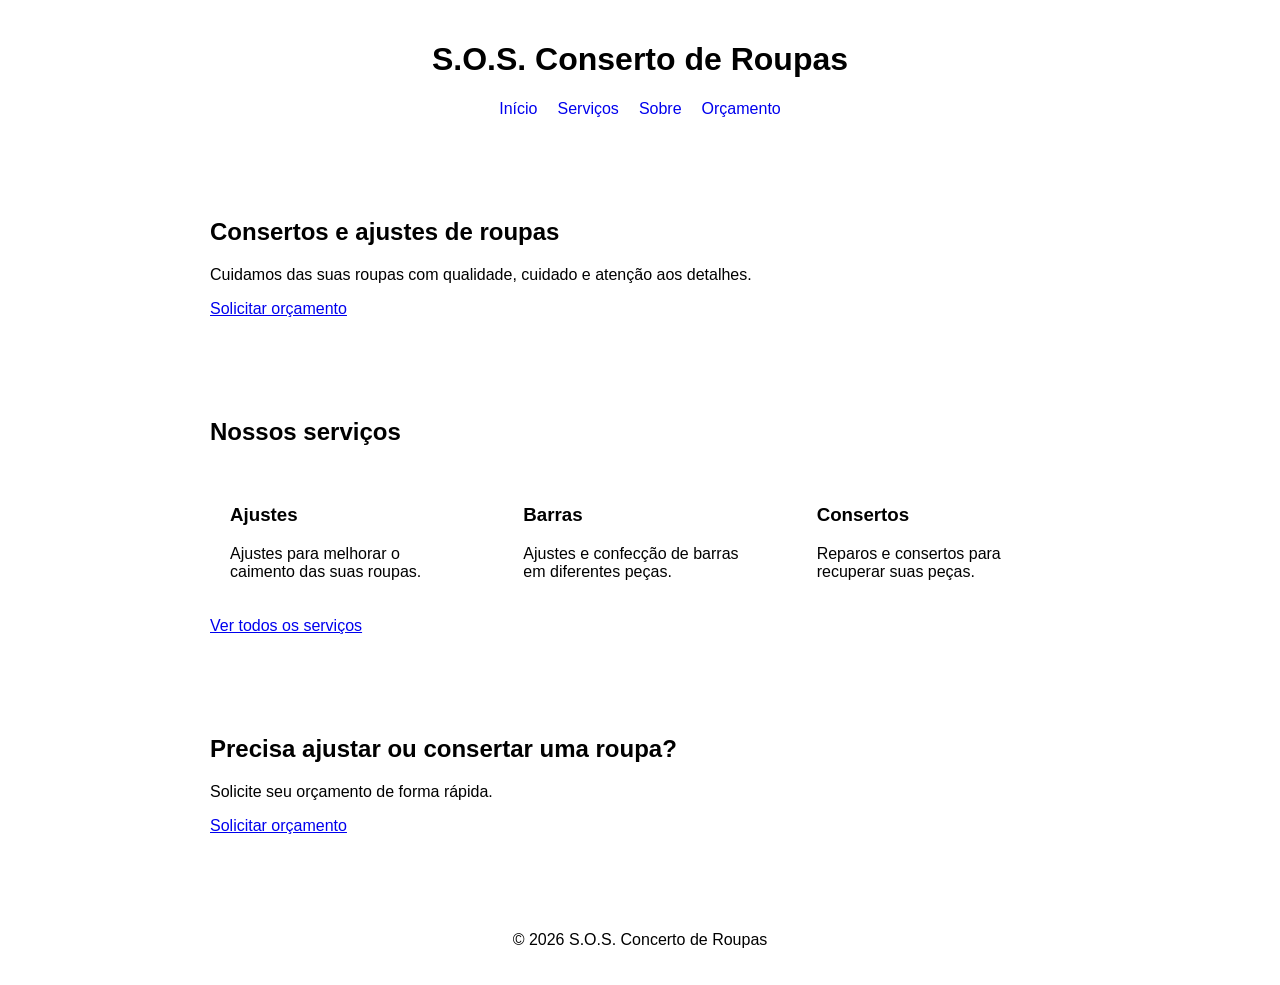
==== index.html @ 6cdff6fd "fase 1.2" ====
<!DOCTYPE html>
<html lang="pt-BR">

<head>
    <meta charset="UTF-8">
    <meta name="viewport" content="width=device-width, initial-scale=1.0">

    <link rel="stylesheet" href="style.css">

    <title>S.O.S. Conserto de Roupas</title>
</head>

<body>

    <!-- Cabeçalho -->
    <header>

        <h1>S.O.S. Conserto de Roupas</h1>

        <nav>
            <a href="index.html">Início</a>
            <a href="servicos.html">Serviços</a>
            <a href="sobre.html">Sobre</a>
            <a href="orcamento.html">Orçamento</a>
        </nav>

    </header>


    <!-- Conteúdo principal -->
    <main>

        <!-- Apresentação -->
        <section id="inicio">

            <h2>Consertos e ajustes de roupas</h2>

            <p>
                Cuidamos das suas roupas com qualidade,
                cuidado e atenção aos detalhes.
            </p>

            <a href="orcamento.html">
                Solicitar orçamento
            </a>

        </section>


        <!-- Destaque dos serviços -->
        <section id="destaques">

            <h2>Nossos serviços</h2>

            <div class="lista-servicos">

                <article class="card-servico">

                    <h3>Ajustes</h3>

                    <p>
                        Ajustes para melhorar o caimento
                        das suas roupas.
                    </p>

                </article>


                <article class="card-servico">

                    <h3>Barras</h3>

                    <p>
                        Ajustes e confecção de barras
                        em diferentes peças.
                    </p>

                </article>


                <article class="card-servico">

                    <h3>Consertos</h3>

                    <p>
                        Reparos e consertos para
                        recuperar suas peças.
                    </p>

                </article>

            </div>

            <a href="servicos.html">
                Ver todos os serviços
            </a>

        </section>


        <!-- Chamada para orçamento -->
        <section id="chamada-orcamento">

            <h2>Precisa ajustar ou consertar uma roupa?</h2>

            <p>
                Solicite seu orçamento de forma rápida.
            </p>

            <a href="orcamento.html">
                Solicitar orçamento
            </a>

        </section>

    </main>


    <!-- Rodapé -->
    <footer>

        <p>
            &copy; 2026 S.O.S. Concerto de Roupas
        </p>

    </footer>

</body>

</html>
---- style.css ----
/* ==============================
   CONFIGURAÇÕES GERAIS
   ============================== */

* {
    box-sizing: border-box;
}

html {
    scroll-behavior: smooth;
}

body {
    margin: 0;
    font-family: sans-serif;
}


/* ==============================
   CABEÇALHO
   ============================== */

header {
    padding: 20px;
    text-align: center;
}

nav {
    display: flex;
    justify-content: center;
    gap: 20px;
}

nav a {
    text-decoration: none;
}


/* ==============================
   CONTEÚDO PRINCIPAL
   ============================== */

main {
    padding: 20px;
}

section {
    max-width: 900px;
    margin: 0 auto;
    padding: 40px 20px;
}


/* ==============================
   SERVIÇOS
   ============================== */

.lista-servicos {
    display: grid;
    grid-template-columns: repeat(3, 1fr);
    gap: 20px;
}

.card-servico {
    padding: 20px;
}


/* ==============================
   ORÇAMENTO
   ============================== */

form {
    max-width: 600px;
    margin: 0 auto;
}

form p {
    margin: 15px 0;
}

input,
select,
textarea,
button {
    width: 100%;
    padding: 10px;
}

textarea {
    resize: vertical;
}


/* ==============================
   RODAPÉ
   ============================== */

footer {
    padding: 20px;
    text-align: center;
}


/* ==============================
   RESPONSIVIDADE
   ============================== */

@media (max-width: 600px) {

    nav {
        flex-direction: column;
    }

    .lista-servicos {
        grid-template-columns: 1fr;
    }

}
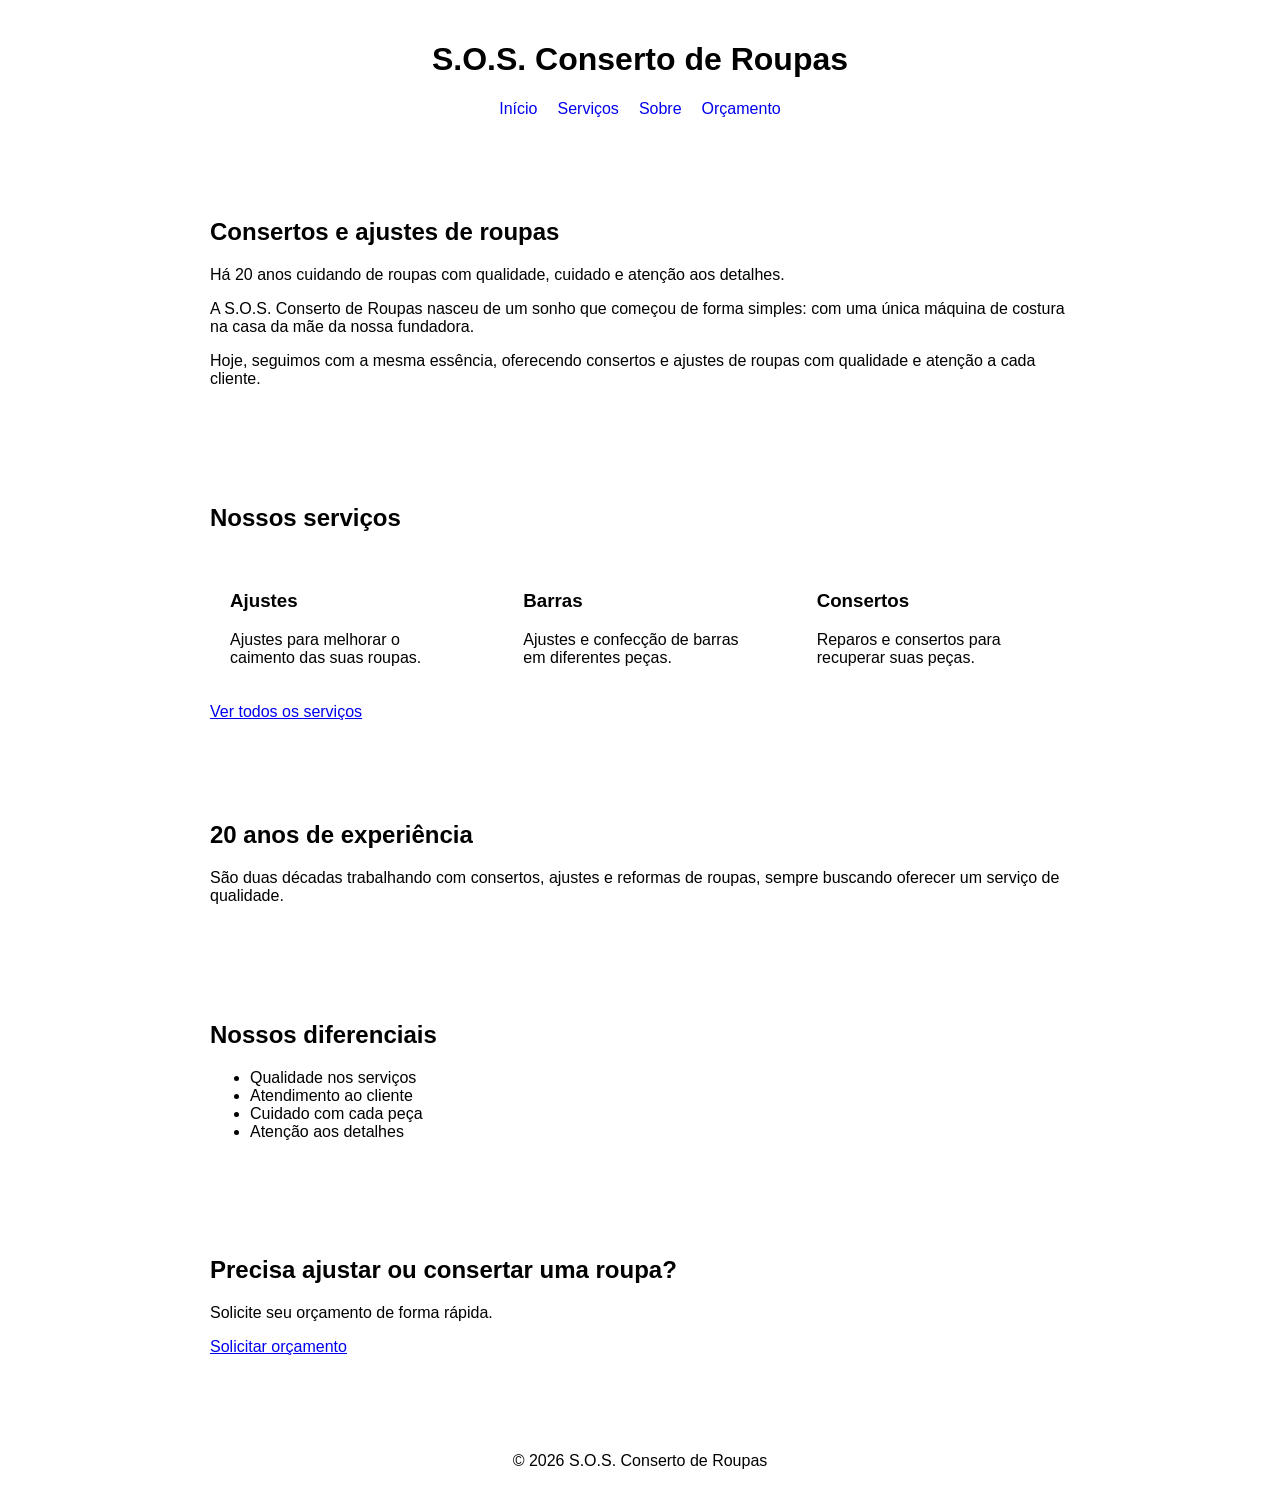
==== commit babcde0c: "fase 1.2" ====
--- a/index.html
+++ b/index.html
@@ -36,13 +36,25 @@
             <h2>Consertos e ajustes de roupas</h2>
 
             <p>
-                Cuidamos das suas roupas com qualidade,
+                Há 20 anos cuidando de roupas com qualidade,
                 cuidado e atenção aos detalhes.
             </p>
 
-            <a href="orcamento.html">
+            <p>
+                A S.O.S. Conserto de Roupas nasceu de um sonho
+                que começou de forma simples: com uma única
+                máquina de costura na casa da mãe da nossa fundadora.
+            </p>
+
+            <p>
+                Hoje, seguimos com a mesma essência, oferecendo
+                consertos e ajustes de roupas com qualidade
+                e atenção a cada cliente.
+            </p>
+
+            <!-- <a href="orcamento.html">
                 Solicitar orçamento
-            </a>
+            </a> -->
 
         </section>
 
@@ -98,6 +110,35 @@
         </section>
 
 
+        <!-- Experiência -->
+        <section id="experiencia">
+
+            <h2>20 anos de experiência</h2>
+
+            <p>
+                São duas décadas trabalhando com consertos,
+                ajustes e reformas de roupas, sempre buscando
+                oferecer um serviço de qualidade.
+            </p>
+
+        </section>
+
+
+        <!-- Diferenciais -->
+        <section id="diferenciais">
+
+            <h2>Nossos diferenciais</h2>
+
+            <ul>
+                <li>Qualidade nos serviços</li>
+                <li>Atendimento ao cliente</li>
+                <li>Cuidado com cada peça</li>
+                <li>Atenção aos detalhes</li>
+            </ul>
+
+        </section>
+
+
         <!-- Chamada para orçamento -->
         <section id="chamada-orcamento">
 
@@ -120,11 +161,11 @@
     <footer>
 
         <p>
-            &copy; 2026 S.O.S. Concerto de Roupas
+            &copy; 2026 S.O.S. Conserto de Roupas
         </p>
 
     </footer>
 
 </body>
 
-</html>
+</html>
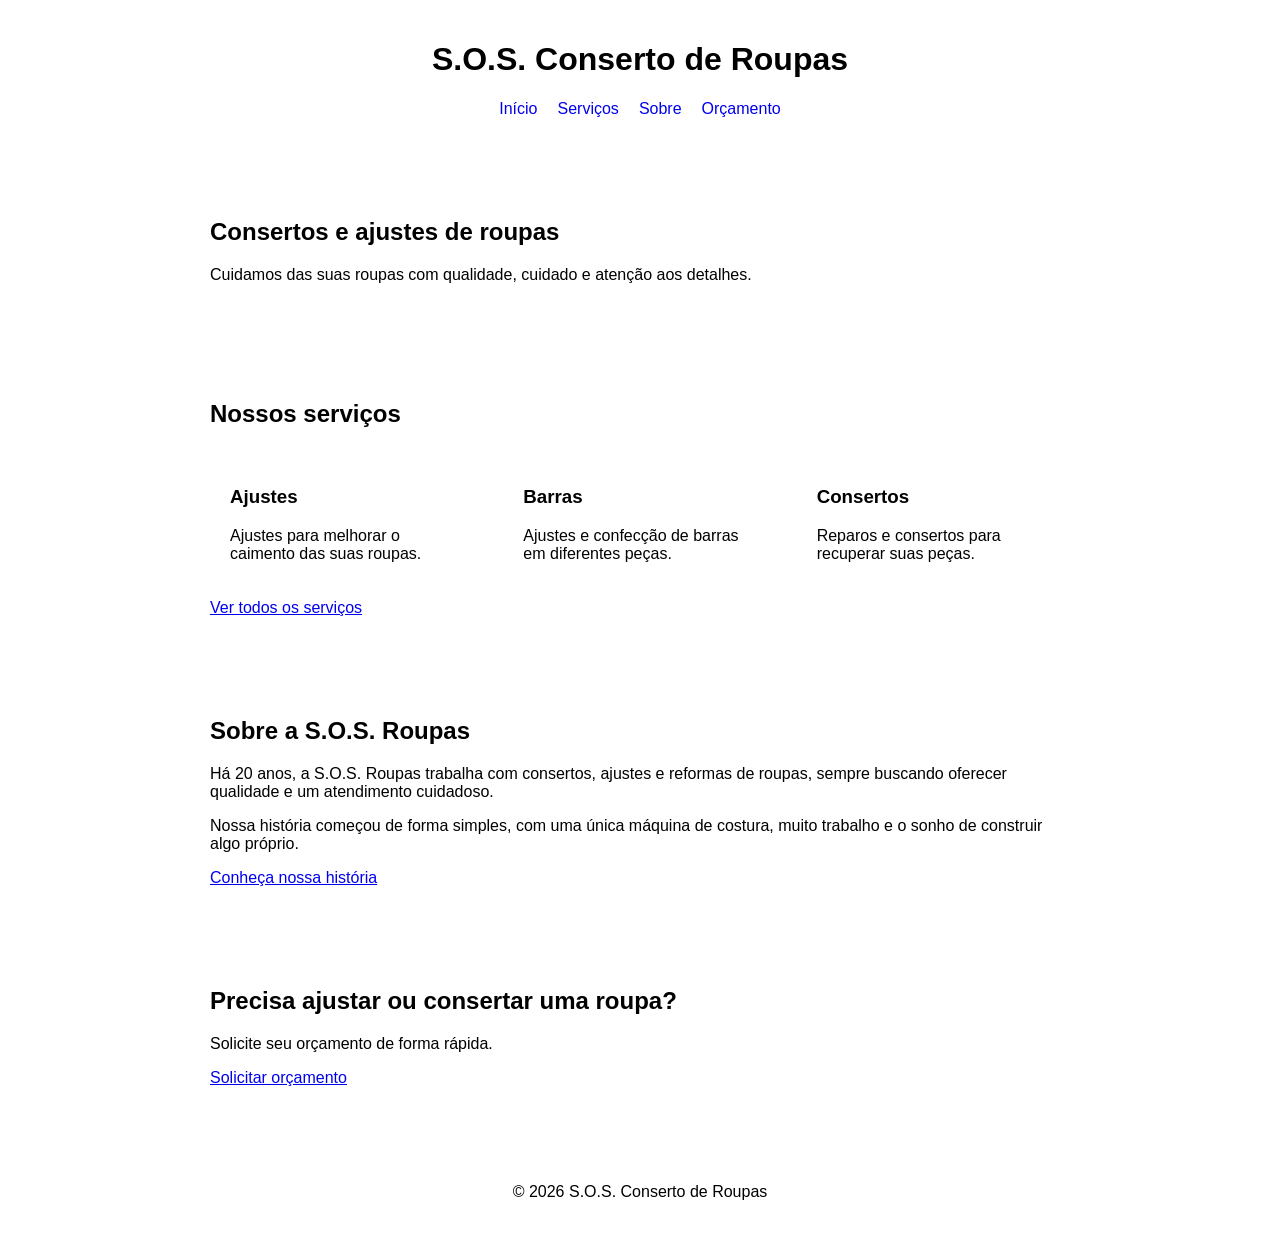
==== commit 4e2be609: "Fase 1.3" ====
--- a/index.html
+++ b/index.html
@@ -36,25 +36,9 @@
             <h2>Consertos e ajustes de roupas</h2>
 
             <p>
-                Há 20 anos cuidando de roupas com qualidade,
+                Cuidamos das suas roupas com qualidade,
                 cuidado e atenção aos detalhes.
             </p>
-
-            <p>
-                A S.O.S. Conserto de Roupas nasceu de um sonho
-                que começou de forma simples: com uma única
-                máquina de costura na casa da mãe da nossa fundadora.
-            </p>
-
-            <p>
-                Hoje, seguimos com a mesma essência, oferecendo
-                consertos e ajustes de roupas com qualidade
-                e atenção a cada cliente.
-            </p>
-
-            <!-- <a href="orcamento.html">
-                Solicitar orçamento
-            </a> -->
 
         </section>
 
@@ -110,31 +94,26 @@
         </section>
 
 
-        <!-- Experiência -->
-        <section id="experiencia">
+        <!-- Sobre a empresa -->
+        <section id="sobre">
 
-            <h2>20 anos de experiência</h2>
+            <h2>Sobre a S.O.S. Roupas</h2>
 
             <p>
-                São duas décadas trabalhando com consertos,
-                ajustes e reformas de roupas, sempre buscando
-                oferecer um serviço de qualidade.
+                Há 20 anos, a S.O.S. Roupas trabalha com consertos,
+                ajustes e reformas de roupas, sempre buscando oferecer
+                qualidade e um atendimento cuidadoso.
             </p>
 
-        </section>
+            <p>
+                Nossa história começou de forma simples, com uma única
+                máquina de costura, muito trabalho e o sonho de
+                construir algo próprio.
+            </p>
 
-
-        <!-- Diferenciais -->
-        <section id="diferenciais">
-
-            <h2>Nossos diferenciais</h2>
-
-            <ul>
-                <li>Qualidade nos serviços</li>
-                <li>Atendimento ao cliente</li>
-                <li>Cuidado com cada peça</li>
-                <li>Atenção aos detalhes</li>
-            </ul>
+            <a href="sobre.html">
+                Conheça nossa história
+            </a>
 
         </section>
 
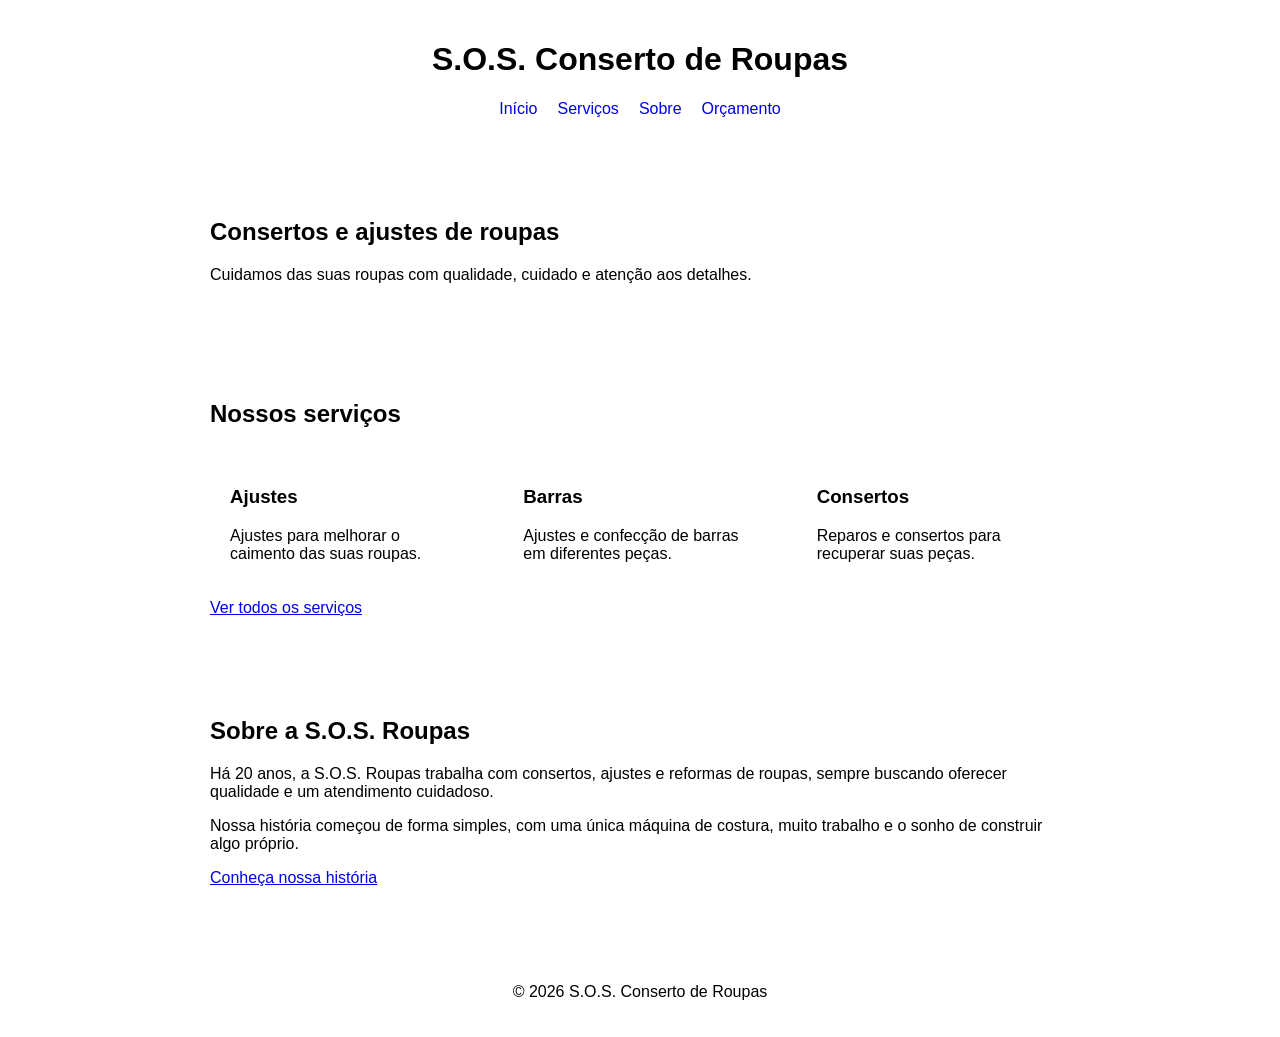
==== commit 3cb85f8a: "Att" ====
--- a/index.html
+++ b/index.html
@@ -119,7 +119,7 @@
 
 
         <!-- Chamada para orçamento -->
-        <section id="chamada-orcamento">
+        <!-- <section id="chamada-orcamento">
 
             <h2>Precisa ajustar ou consertar uma roupa?</h2>
 
@@ -131,7 +131,7 @@
                 Solicitar orçamento
             </a>
 
-        </section>
+        </section> -->
 
     </main>
 
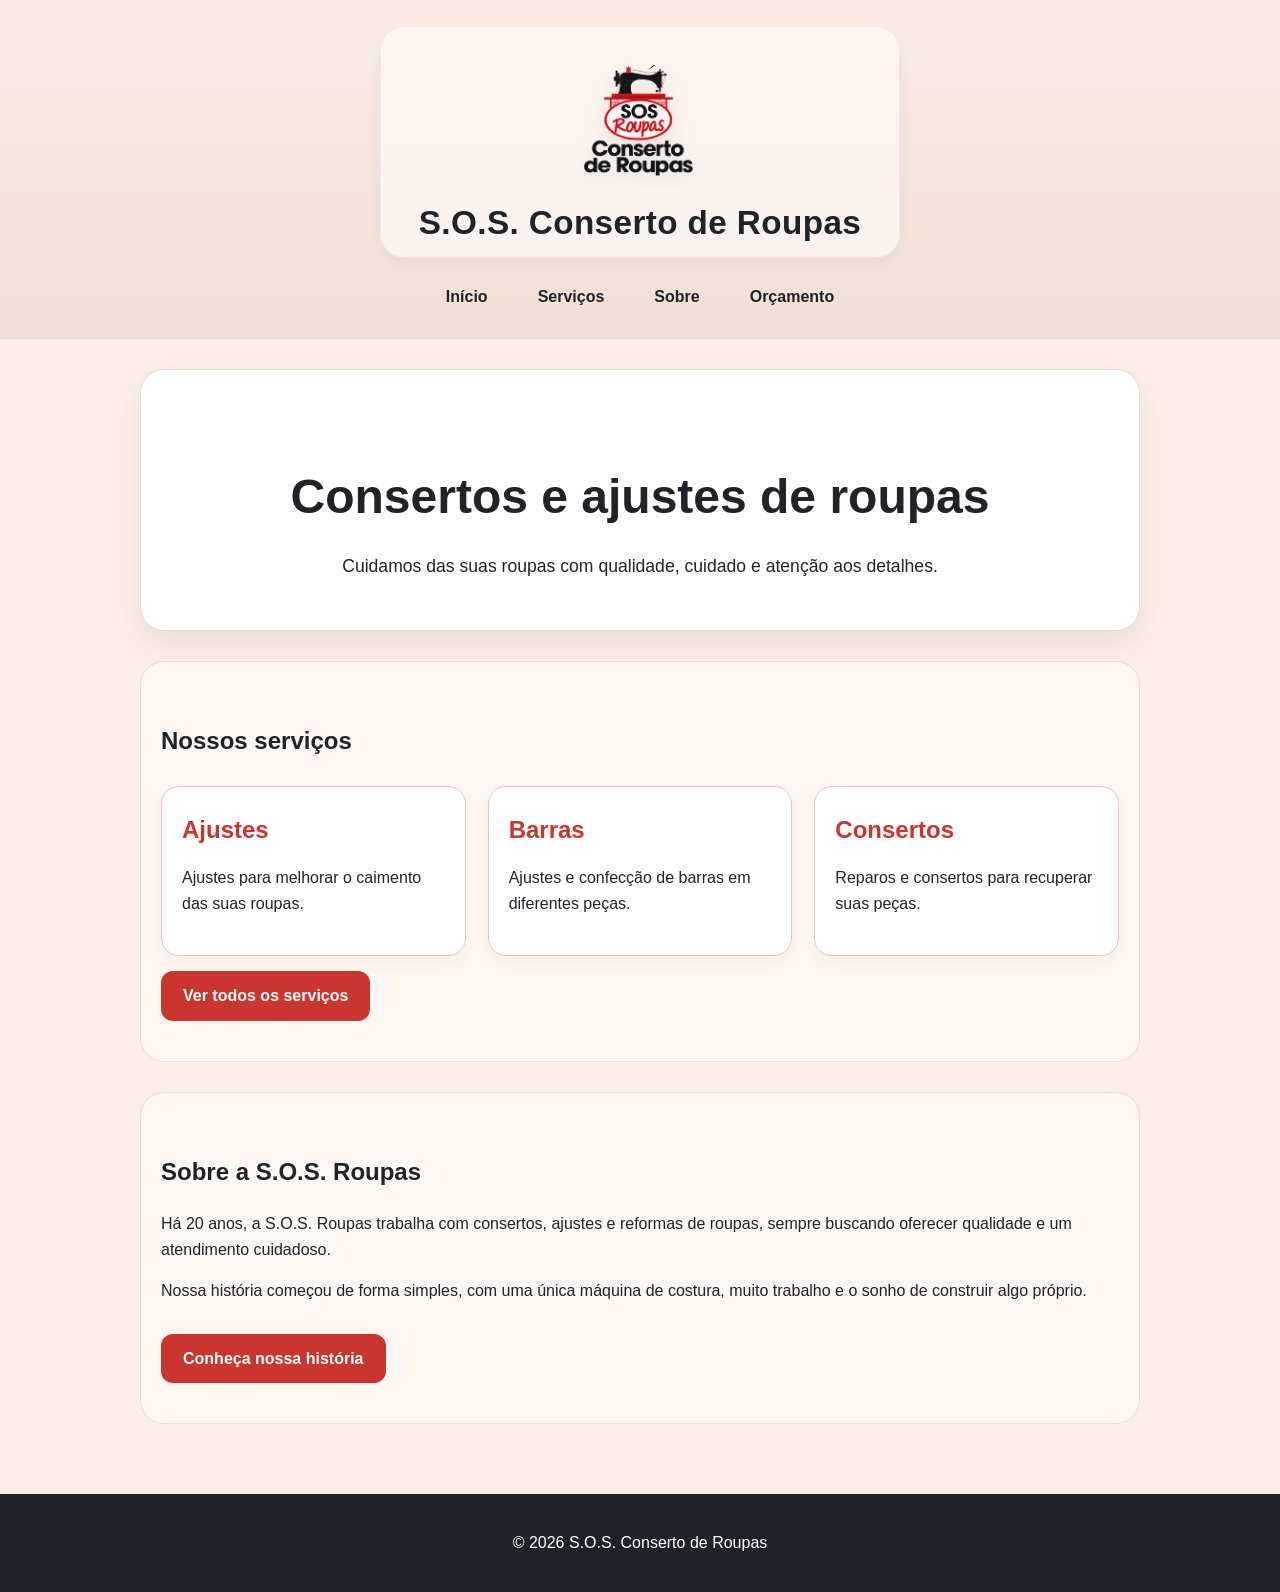
==== commit 9799ab9f: "Add files via upload" ====
--- a/index.html
+++ b/index.html
@@ -15,7 +15,10 @@
     <!-- Cabeçalho -->
     <header>
 
-        <h1>S.O.S. Conserto de Roupas</h1>
+        <div class="header-brand">
+            <img class="logo" src="imagens/logo2.png" alt="Logo da S.O.S. Conserto de Roupas">
+            <h1>S.O.S. Conserto de Roupas</h1>
+        </div>
 
         <nav>
             <a href="index.html">Início</a>
--- a/style.css
+++ b/style.css
@@ -13,6 +13,9 @@
 body {
     margin: 0;
     font-family: sans-serif;
+    line-height: 1.6;
+    background-color: #FAEEE7;
+    color: #202328;
 }
 
 
@@ -21,18 +24,71 @@
    ============================== */
 
 header {
-    padding: 20px;
+    padding: 26px 20px 20px;
     text-align: center;
+    background: linear-gradient(180deg, #f8ece4 0%, #f1dfd5 100%);
+    color: #202328;
+    border-bottom: 1px solid rgba(32, 35, 40, 0.08);
+}
+
+.header-brand {
+    display: flex;
+    flex-direction: column;
+    align-items: center;
+    justify-content: center;
+    gap: 8px;
+    margin-bottom: 18px;
+    padding: 18px 24px 14px;
+    background: rgba(255, 255, 255, 0.55);
+    border: 1px solid rgba(202, 53, 46, 0.08);
+    border-radius: 24px;
+    max-width: 520px;
+    margin-left: auto;
+    margin-right: auto;
+    box-shadow: 0 6px 14px rgba(32, 35, 40, 0.04);
+}
+
+.logo {
+    width: 150px;
+    height: auto;
+    object-fit: contain;
+    display: block;
+    filter: drop-shadow(0 5px 10px rgba(0, 0, 0, 0.08));
+    background: transparent;
+    padding: 0;
+    border-radius: 0;
+}
+
+header h1 {
+    margin: 0;
+    font-size: clamp(1.4rem, 2.6vw, 2.1rem);
+    line-height: 1.2;
+    letter-spacing: 0.4px;
+    font-weight: 700;
+    color: #202328;
 }
 
 nav {
     display: flex;
     justify-content: center;
     gap: 20px;
+    flex-wrap: wrap;
 }
 
 nav a {
     text-decoration: none;
+    color: #202328;
+    padding: 8px 15px;
+    border-radius: 10px;
+    font-weight: 600;
+    transition: all 0.2s ease;
+}
+
+nav a:hover {
+    background-color: #CA352E;
+    color: #FFFFFF;
+    transform: translateY(-1px);
+    box-shadow: 0 4px 10px rgba(202, 53, 46, 0.18);
 }
 
 
@@ -41,13 +97,71 @@
    ============================== */
 
 main {
-    padding: 20px;
+    padding: 30px 20px 40px;
 }
 
 section {
-    max-width: 900px;
+    max-width: 1000px;
+    margin: 0 auto 30px;
+    padding: 40px 20px;
+}
+
+#inicio {
+    text-align: center;
+    background-color: #FFFFFF;
+    border-radius: 24px;
+    padding: 50px 30px;
+    box-shadow: 0 12px 30px rgba(32, 35, 40, 0.08);
+    border: 1px solid #F0D9CF;
+}
+
+#inicio h2 {
+    font-size: clamp(2rem, 5vw, 3rem);
+    margin-bottom: 16px;
+    color: #202328;
+}
+
+#inicio p {
+    max-width: 620px;
     margin: 0 auto;
-    padding: 40px 20px;
+    font-size: 1.1rem;
+}
+
+section h2 {
+    margin-bottom: 20px;
+    color: #202328;
+}
+
+section p {
+    margin-bottom: 15px;
+}
+
+
+/* ==============================
+   LINKS E BOTÕES
+   ============================== */
+
+section a {
+    display: inline-block;
+    margin-top: 15px;
+    padding: 12px 22px;
+    text-decoration: none;
+    border-radius: 12px;
+    background-color: #CA352E;
+    color: #FFFFFF;
+    font-weight: 600;
+    transition: background-color 0.2s ease;
+}
+
+section a:hover {
+    background-color: #A92320;
+}
+
+#destaques,
+#sobre {
+    background-color: rgba(255, 255, 255, 0.45);
+    border-radius: 24px;
+    border: 1px solid #F0D9CF;
 }
 
 
@@ -57,12 +171,76 @@
 
 .lista-servicos {
     display: grid;
-    grid-template-columns: repeat(3, 1fr);
-    gap: 20px;
+    grid-template-columns: repeat(3, minmax(0, 1fr));
+    gap: 22px;
+    margin-top: 25px;
 }
 
 .card-servico {
-    padding: 20px;
+    padding: 24px 20px;
+    background-color: #FFFFFF;
+    border: 1px solid #E5C8BC;
+    border-radius: 18px;
+    box-shadow: 0 8px 18px rgba(32, 35, 40, 0.04);
+    transition: transform 0.2s ease, box-shadow 0.2s ease;
+}
+
+.card-servico:hover {
+    transform: translateY(-4px);
+    box-shadow: 0 12px 22px rgba(32, 35, 40, 0.08);
+}
+
+.card-servico h3 {
+    margin-top: 0;
+    margin-bottom: 12px;
+    color: #CA352E;
+    font-size: 1.5rem;
+}
+
+
+/* ==============================
+   SOBRE
+   ============================== */
+
+#sobre p {
+    margin-bottom: 15px;
+}
+
+#experiencia p {
+    margin-bottom: 15px;
+}
+
+#empresa p {
+    margin-bottom: 15px;
+}
+
+
+/* ==============================
+   DIFERENCIAIS
+   ============================== */
+
+#diferenciais ul {
+    padding-left: 20px;
+}
+
+#diferenciais li {
+    margin-bottom: 8px;
+}
+
+
+/* ==============================
+   CHAMADA PARA ORÇAMENTO
+   ============================== */
+
+#chamada-orcamento {
+    text-align: center;
+    background-color: #F7DFD3;
+    border-radius: 15px;
+    margin-top: 20px;
+}
+
+#chamada-orcamento h2 {
+    color: #CA352E;
 }
 
 
@@ -75,8 +253,14 @@
     margin: 0 auto;
 }
 
-form p {
-    margin: 15px 0;
+.campo {
+    margin-bottom: 20px;
+}
+
+.campo label {
+    display: block;
+    margin-bottom: 5px;
+    font-weight: bold;
 }
 
 input,
@@ -85,10 +269,36 @@
 button {
     width: 100%;
     padding: 10px;
+    font-family: inherit;
+    font-size: 1rem;
+    color: #202328;
+    background-color: #FFFFFF;
+    border: 1px solid #E5C8BC;
+    border-radius: 10px;
+}
+
+input:focus,
+select:focus,
+textarea:focus {
+    outline: 2px solid #CA352E;
 }
 
 textarea {
     resize: vertical;
+}
+
+button {
+    cursor: pointer;
+    border: none;
+    background-color: #CA352E;
+    color: #FFFFFF;
+    font-weight: bold;
+    transition: background-color 0.2s ease, transform 0.2s ease;
+}
+
+button:hover {
+    background-color: #A92320;
+    transform: translateY(-1px);
 }
 
 
@@ -99,6 +309,8 @@
 footer {
     padding: 20px;
     text-align: center;
+    background-color: #202328;
+    color: #FFFFFF;
 }
 
 
@@ -106,14 +318,57 @@
    RESPONSIVIDADE
    ============================== */
 
-@media (max-width: 600px) {
+@media (max-width: 900px) {
+    .lista-servicos {
+        grid-template-columns: repeat(2, minmax(0, 1fr));
+    }
+}
+
+@media (max-width: 700px) {
+
+    header {
+        padding-left: 15px;
+        padding-right: 15px;
+    }
+
+    .header-brand {
+        max-width: 100%;
+        padding: 16px 18px 12px;
+    }
+
+    .logo {
+        width: 120px;
+    }
 
     nav {
         flex-direction: column;
+        align-items: center;
+        gap: 10px;
+    }
+
+    nav a {
+        width: 100%;
+        max-width: 220px;
     }
 
     .lista-servicos {
         grid-template-columns: 1fr;
     }
 
+    section {
+        padding: 30px 15px;
+    }
+
+    #inicio {
+        padding: 36px 18px;
+    }
+
+    #inicio h2 {
+        font-size: 2rem;
+    }
+
+    form {
+        max-width: 100%;
+    }
+
 }
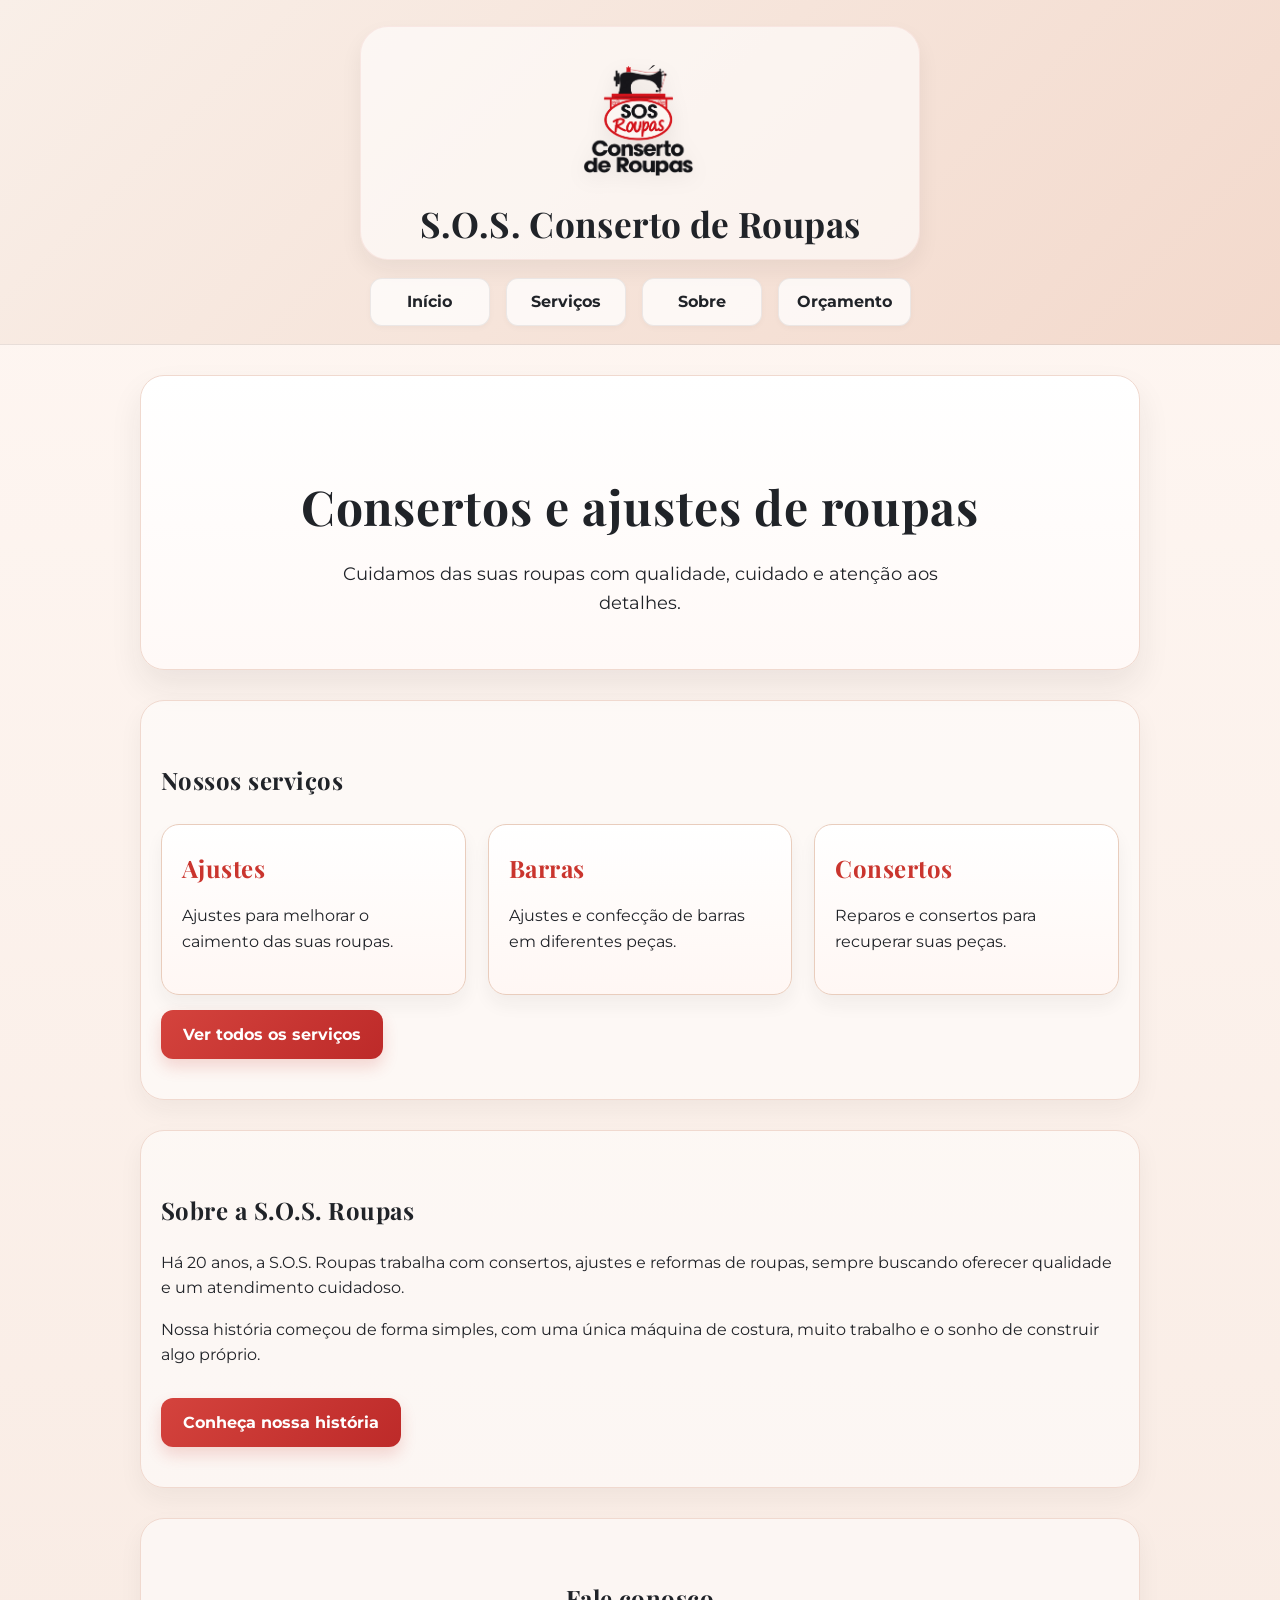
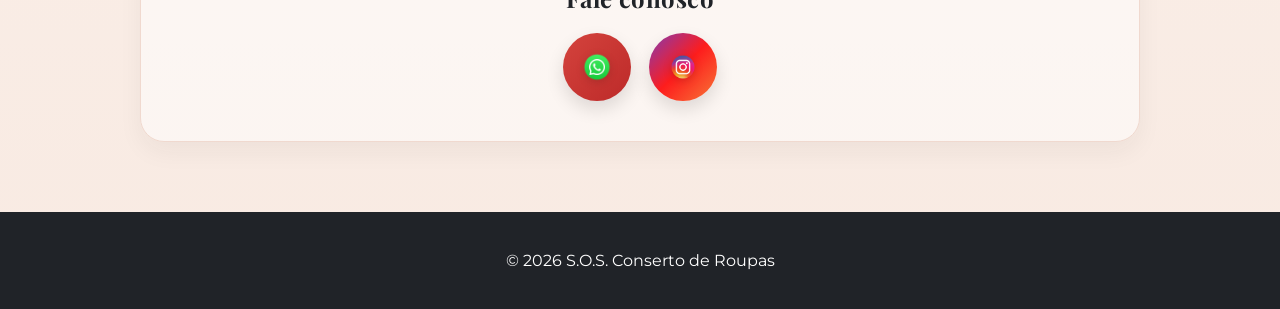
==== commit 58a3591a: "att3" ====
--- a/index.html
+++ b/index.html
@@ -5,6 +5,9 @@
     <meta charset="UTF-8">
     <meta name="viewport" content="width=device-width, initial-scale=1.0">
 
+    <link rel="preconnect" href="https://fonts.googleapis.com">
+    <link rel="preconnect" href="https://fonts.gstatic.com" crossorigin>
+    <link href="https://fonts.googleapis.com/css2?family=Montserrat:wght@400;500;600;700;800&family=Playfair+Display:wght@600;700;800&display=swap" rel="stylesheet">
     <link rel="stylesheet" href="style.css">
 
     <title>S.O.S. Conserto de Roupas</title>
@@ -121,6 +124,23 @@
         </section>
 
 
+        <section id="contato-rapido">
+
+            <h2>Fale conosco</h2>
+
+            <div class="botoes-contato">
+                <a class="botao-social whatsapp" href="https://wa.me/558188065989" target="_blank" rel="noopener noreferrer" aria-label="Abrir WhatsApp">
+                    <img class="icone-social" src="imagens/whatsapp-logo-png.webp" alt="Ícone do WhatsApp">
+                </a>
+
+                <a class="botao-social instagram" href="https://www.instagram.com/sos_roupas_/?utm_source=ig_web_button_share_sheet&igshid=OGQ5ZDc2ODk2ZA==" target="_blank" rel="noopener noreferrer" aria-label="Abrir Instagram">
+                    <img class="icone-social" src="imagens/instagram-logo-png.webp" alt="Ícone do Instagram">
+                </a>
+            </div>
+
+        </section>
+
+
         <!-- Chamada para orçamento -->
         <!-- <section id="chamada-orcamento">
 
--- a/style.css
+++ b/style.css
@@ -12,10 +12,19 @@
 
 body {
     margin: 0;
-    font-family: sans-serif;
+    font-family: "Montserrat", "Segoe UI", Tahoma, Geneva, Verdana, sans-serif;
     line-height: 1.6;
-    background-color: #FAEEE7;
-    color: #202328;
+    background: linear-gradient(180deg, #fff8f4 0%, #f8eae2 100%);
+    color: #202328;
+}
+
+h1, h2, h3, h4 {
+    font-family: "Playfair Display", Georgia, serif;
+    letter-spacing: 0.02em;
+}
+
+header h1 {
+    font-family: "Playfair Display", Georgia, serif;
 }
 
 
@@ -24,9 +33,9 @@
    ============================== */
 
 header {
-    padding: 26px 20px 20px;
+    padding: 26px 20px 18px;
     text-align: center;
-    background: linear-gradient(180deg, #f8ece4 0%, #f1dfd5 100%);
+    background: linear-gradient(135deg, #f9efe8 0%, #f3d9cc 100%);
     color: #202328;
     border-bottom: 1px solid rgba(32, 35, 40, 0.08);
 }
@@ -37,15 +46,13 @@
     align-items: center;
     justify-content: center;
     gap: 8px;
-    margin-bottom: 18px;
+    margin: 0 auto 18px;
     padding: 18px 24px 14px;
-    background: rgba(255, 255, 255, 0.55);
+    background: rgba(255, 255, 255, 0.6);
     border: 1px solid rgba(202, 53, 46, 0.08);
-    border-radius: 24px;
-    max-width: 520px;
-    margin-left: auto;
-    margin-right: auto;
-    box-shadow: 0 6px 14px rgba(32, 35, 40, 0.04);
+    border-radius: 28px;
+    max-width: 560px;
+    box-shadow: 0 10px 22px rgba(32, 35, 40, 0.06);
 }
 
 .logo {
@@ -61,7 +68,7 @@
 
 header h1 {
     margin: 0;
-    font-size: clamp(1.4rem, 2.6vw, 2.1rem);
+    font-size: clamp(1.5rem, 2.8vw, 2.2rem);
     line-height: 1.2;
     letter-spacing: 0.4px;
     font-weight: 700;
@@ -71,24 +78,32 @@
 nav {
     display: flex;
     justify-content: center;
-    gap: 20px;
+    align-items: center;
+    gap: 16px;
     flex-wrap: wrap;
 }
 
 nav a {
+    display: inline-flex;
+    align-items: center;
+    justify-content: center;
+    min-width: 120px;
     text-decoration: none;
     color: #202328;
-    padding: 8px 15px;
-    border-radius: 10px;
-    font-weight: 600;
+    padding: 10px 18px;
+    border-radius: 12px;
+    font-weight: 700;
+    background-color: rgba(255, 255, 255, 0.75);
+    border: 1px solid rgba(32, 35, 40, 0.08);
     transition: all 0.2s ease;
+    box-shadow: 0 2px 6px rgba(32, 35, 40, 0.03);
 }
 
 nav a:hover {
     background-color: #CA352E;
     color: #FFFFFF;
     transform: translateY(-1px);
-    box-shadow: 0 4px 10px rgba(202, 53, 46, 0.18);
+    box-shadow: 0 8px 16px rgba(202, 53, 46, 0.18);
 }
 
 
@@ -108,10 +123,10 @@
 
 #inicio {
     text-align: center;
-    background-color: #FFFFFF;
+    background: linear-gradient(180deg, #ffffff 0%, #fff9f7 100%);
     border-radius: 24px;
-    padding: 50px 30px;
-    box-shadow: 0 12px 30px rgba(32, 35, 40, 0.08);
+    padding: 52px 30px;
+    box-shadow: 0 16px 32px rgba(32, 35, 40, 0.08);
     border: 1px solid #F0D9CF;
 }
 
@@ -147,21 +162,95 @@
     padding: 12px 22px;
     text-decoration: none;
     border-radius: 12px;
-    background-color: #CA352E;
+    background: linear-gradient(135deg, #d4433d 0%, #bd2a29 100%);
     color: #FFFFFF;
-    font-weight: 600;
-    transition: background-color 0.2s ease;
+    font-weight: 700;
+    transition: transform 0.2s ease, box-shadow 0.2s ease;
+    box-shadow: 0 8px 16px rgba(202, 53, 46, 0.18);
 }
 
 section a:hover {
-    background-color: #A92320;
+    background: linear-gradient(135deg, #c03b36 0%, #a92422 100%);
+    transform: translateY(-2px);
+    box-shadow: 0 10px 18px rgba(202, 53, 46, 0.22);
 }
 
 #destaques,
-#sobre {
-    background-color: rgba(255, 255, 255, 0.45);
+#sobre,
+#contato-rapido,
+#servicos,
+#orcamento,
+#experiencia,
+#empresa,
+#diferenciais {
+    background: rgba(255, 255, 255, 0.54);
     border-radius: 24px;
     border: 1px solid #F0D9CF;
+    box-shadow: 0 10px 24px rgba(32, 35, 40, 0.05);
+}
+
+#contato-rapido {
+    text-align: center;
+    padding: 40px 20px;
+}
+
+#contato-rapido h2 {
+    margin-bottom: 12px;
+}
+
+.botoes-contato {
+    display: flex;
+    justify-content: center;
+    align-items: center;
+    gap: 18px;
+    margin-top: 15px;
+    flex-wrap: wrap;
+}
+
+.botao-social {
+    display: inline-flex;
+    align-items: center;
+    justify-content: center;
+    width: 68px;
+    height: 68px;
+    padding: 0;
+    text-decoration: none;
+    border-radius: 50%;
+    transition: all 0.2s ease;
+    box-shadow: 0 8px 18px rgba(0, 0, 0, 0.12);
+    margin-top: 0;
+}
+
+.botao-social:hover {
+    transform: translateY(-2px) scale(1.03);
+}
+
+.icone-social {
+    width: 28px;
+    height: 28px;
+    object-fit: contain;
+    display: block;
+    filter: drop-shadow(0 2px 4px rgba(0, 0, 0, 0.15));
+}
+
+.botao-social.whatsapp .icone-social {
+    width: 26px;
+    height: 26px;
+    transform: scale(1.02);
+}
+
+.botao-social.instagram .icone-social {
+    width: 34px;
+    height: 34px;
+    transform: scale(1.12);
+}
+
+.botao-social.whatsapp {
+    background-color: #25D366;
+}
+
+.botao-social.instagram {
+    background: linear-gradient(135deg, #833AB4 0%, #FD1D1D 50%, #F77737 100%);
 }
 
 
@@ -178,16 +267,16 @@
 
 .card-servico {
     padding: 24px 20px;
-    background-color: #FFFFFF;
-    border: 1px solid #E5C8BC;
+    background: linear-gradient(180deg, #ffffff 0%, #fff7f4 100%);
+    border: 1px solid #E9CDBD;
     border-radius: 18px;
-    box-shadow: 0 8px 18px rgba(32, 35, 40, 0.04);
+    box-shadow: 0 10px 18px rgba(32, 35, 40, 0.05);
     transition: transform 0.2s ease, box-shadow 0.2s ease;
 }
 
 .card-servico:hover {
     transform: translateY(-4px);
-    box-shadow: 0 12px 22px rgba(32, 35, 40, 0.08);
+    box-shadow: 0 14px 24px rgba(32, 35, 40, 0.08);
 }
 
 .card-servico h3 {
@@ -324,8 +413,13 @@
     }
 }
 
+@media (max-width: 900px) {
+    .lista-servicos {
+        grid-template-columns: repeat(2, minmax(0, 1fr));
+    }
+}
+
 @media (max-width: 700px) {
-
     header {
         padding-left: 15px;
         padding-right: 15px;
@@ -355,6 +449,15 @@
         grid-template-columns: 1fr;
     }
 
+    .botoes-contato {
+        flex-direction: column;
+    }
+
+    .botao-social {
+        width: 58px;
+        height: 58px;
+    }
+
     section {
         padding: 30px 15px;
     }
@@ -371,4 +474,7 @@
         max-width: 100%;
     }
 
+    footer {
+        padding: 18px 12px;
+    }
 }
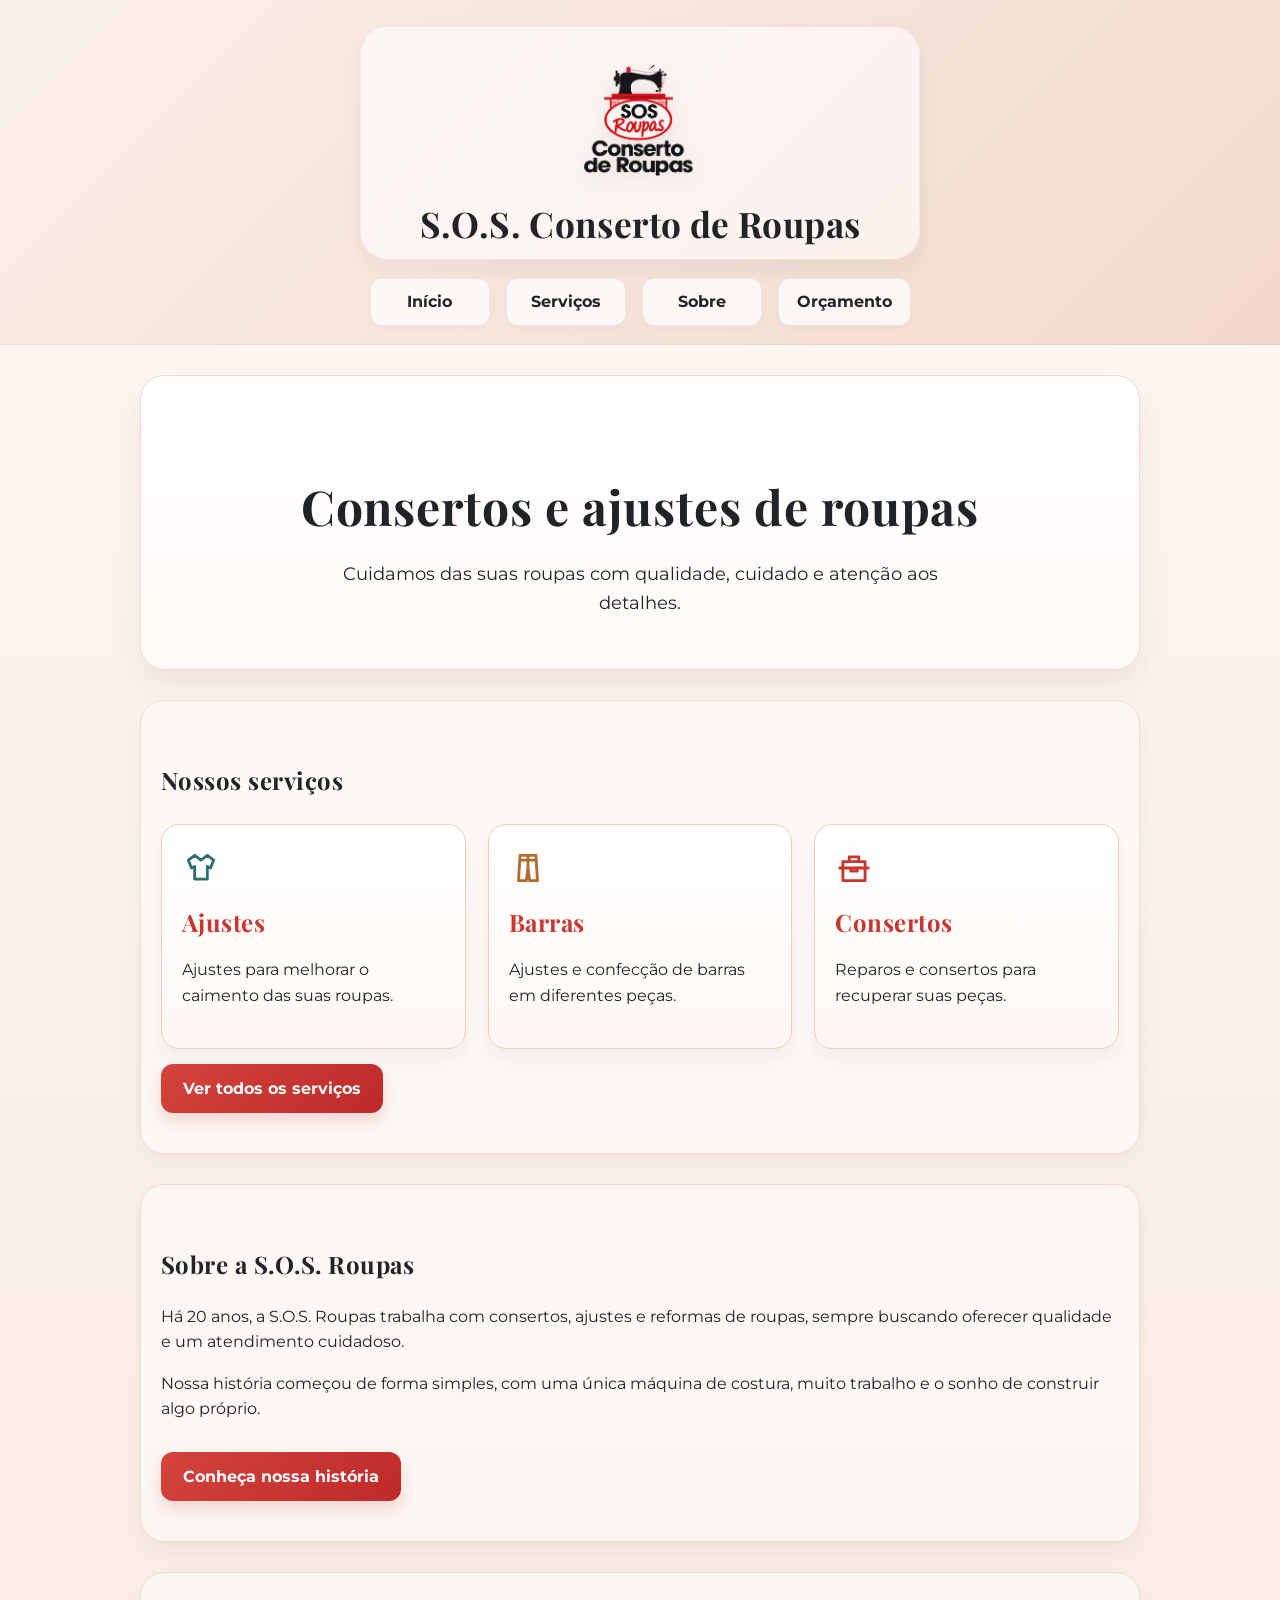
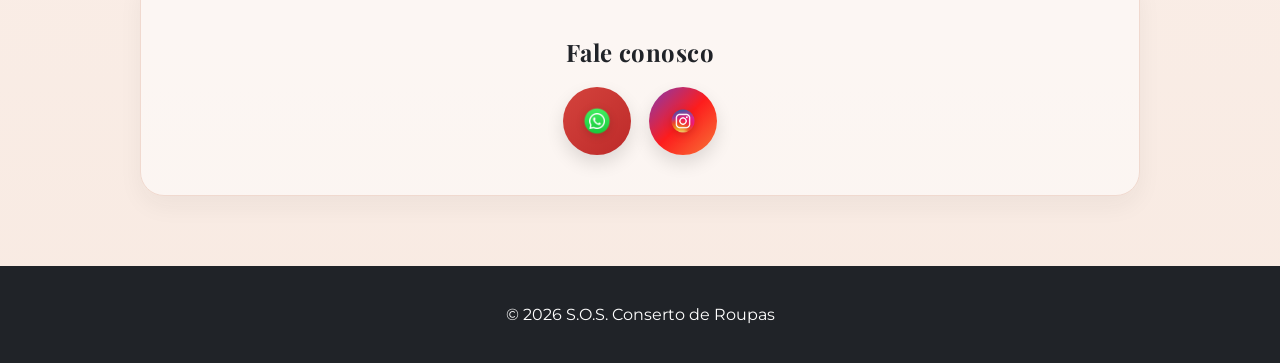
==== commit 95341bab: "att4" ====
--- a/index.html
+++ b/index.html
@@ -58,6 +58,7 @@
 
                 <article class="card-servico">
 
+                    <span class="icone-servico" aria-hidden="true"><svg viewBox="0 0 24 24"><path d="m8 4 4 3 4-3 4 3-2 5-2-1v8H8v-8l-2 1-2-5 4-3Z" /></svg></span>
                     <h3>Ajustes</h3>
 
                     <p>
@@ -70,6 +71,7 @@
 
                 <article class="card-servico">
 
+                    <span class="icone-servico" aria-hidden="true"><svg viewBox="0 0 24 24"><path d="M7 4h10l1 16h-5l-1-8-1 8H6L7 4ZM8 7h8M12 4v8" /></svg></span>
                     <h3>Barras</h3>
 
                     <p>
@@ -82,6 +84,7 @@
 
                 <article class="card-servico">
 
+                    <span class="icone-servico" aria-hidden="true"><svg viewBox="0 0 24 24"><path d="M5 8h14v12H5V8ZM9 8V5h6v3M3 12h18M10 12v2h4v-2" /></svg></span>
                     <h3>Consertos</h3>
 
                     <p>
--- a/style.css
+++ b/style.css
@@ -266,6 +266,7 @@
 }
 
 .card-servico {
+    cursor: pointer;
     padding: 24px 20px;
     background: linear-gradient(180deg, #ffffff 0%, #fff7f4 100%);
     border: 1px solid #E9CDBD;
@@ -277,6 +278,39 @@
 .card-servico:hover {
     transform: translateY(-4px);
     box-shadow: 0 14px 24px rgba(32, 35, 40, 0.08);
+}
+
+.icone-servico {
+    display: block;
+    width: 38px;
+    height: 38px;
+    margin-bottom: 16px;
+    color: #2F6F73;
+}
+
+.icone-servico svg {
+    display: block;
+    width: 100%;
+    height: 100%;
+    fill: none;
+    stroke: currentColor;
+    stroke-width: 1.8;
+    stroke-linecap: round;
+    stroke-linejoin: round;
+}
+
+#servicos .card-servico:nth-child(n+10):nth-child(-n+13) .icone-servico,
+#destaques .card-servico:nth-child(2) .icone-servico {
+    color: #B36A2E;
+}
+
+#servicos .card-servico:nth-child(n+14):nth-child(-n+17) .icone-servico,
+#destaques .card-servico:nth-child(3) .icone-servico {
+    color: #CA352E;
+}
+
+#servicos .card-servico:nth-child(n+18):nth-child(-n+20) .icone-servico {
+    color: #5B6472;
 }
 
 .card-servico h3 {
@@ -450,10 +484,13 @@
     }
 
     .botoes-contato {
-        flex-direction: column;
+        flex-direction: row;
+        flex-wrap: nowrap;
+        gap: clamp(10px, 5vw, 18px);
     }
 
     .botao-social {
+        flex: 0 0 58px;
         width: 58px;
         height: 58px;
     }
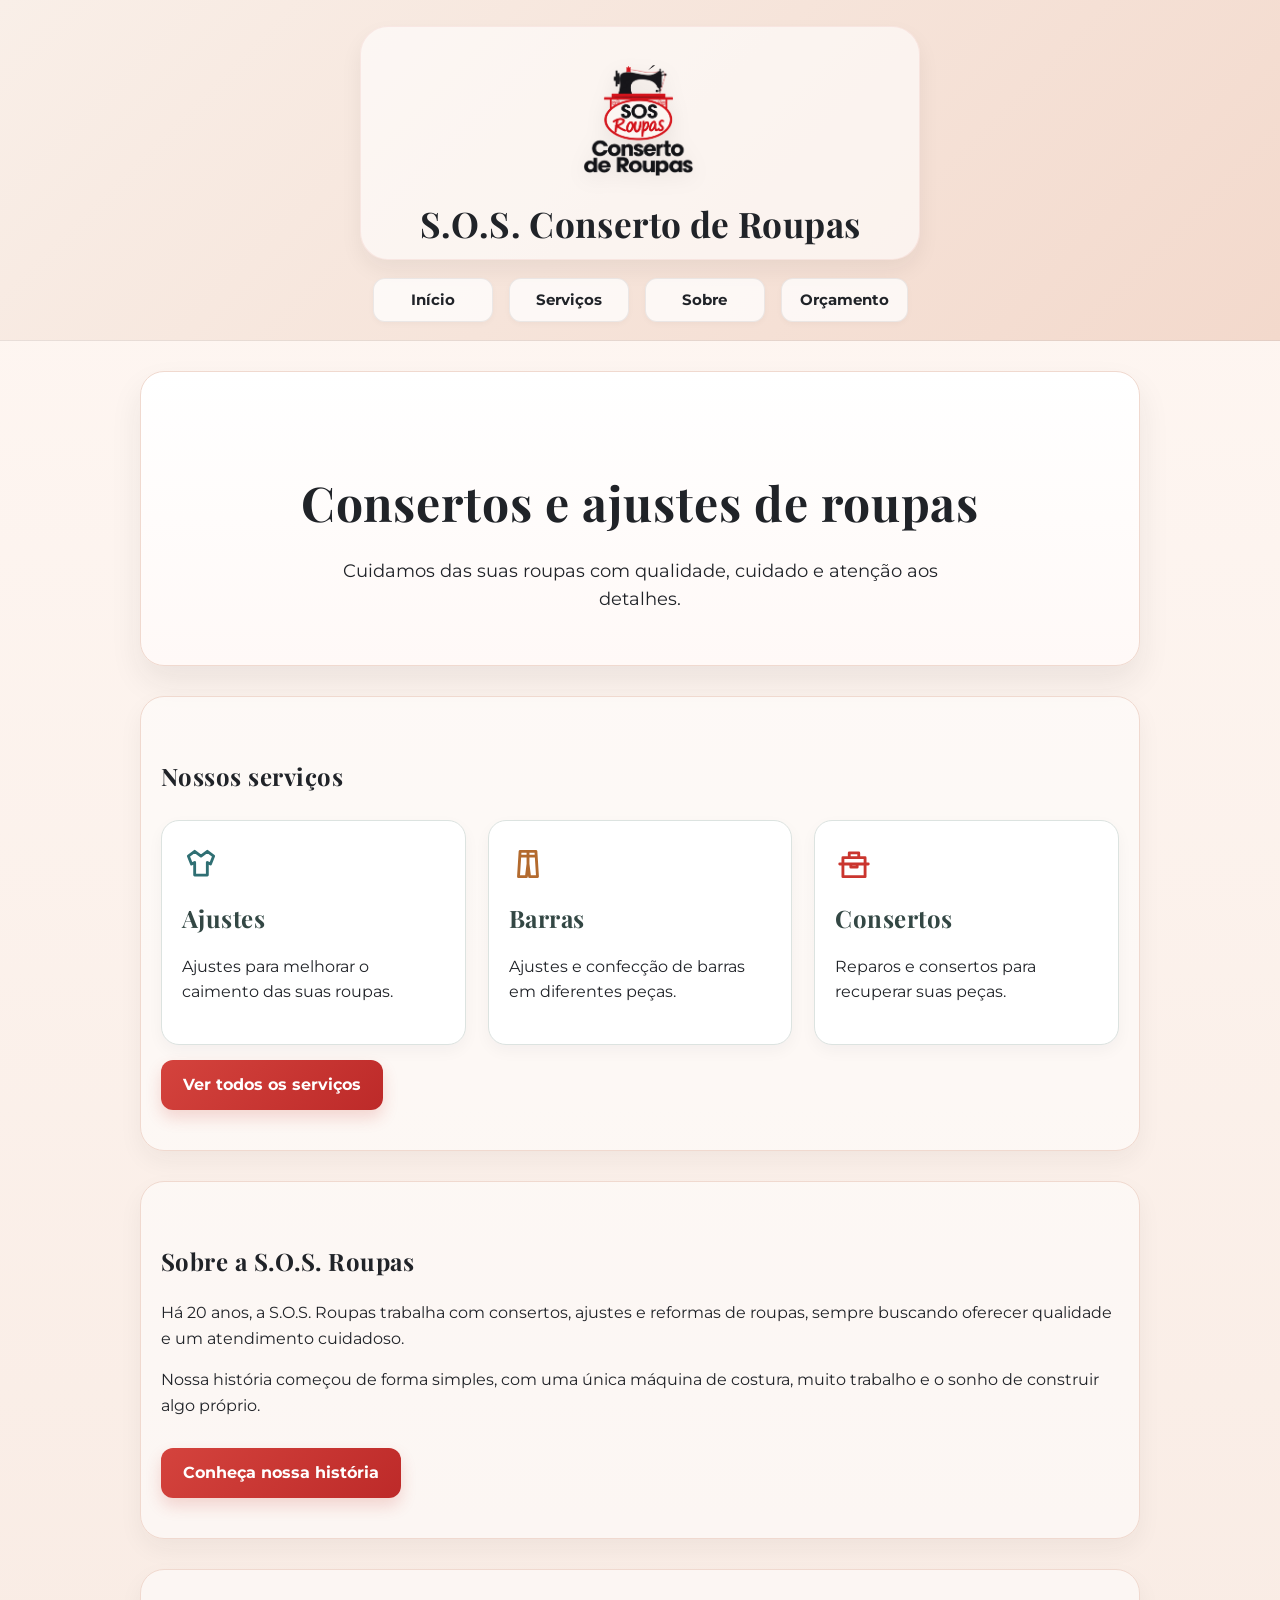
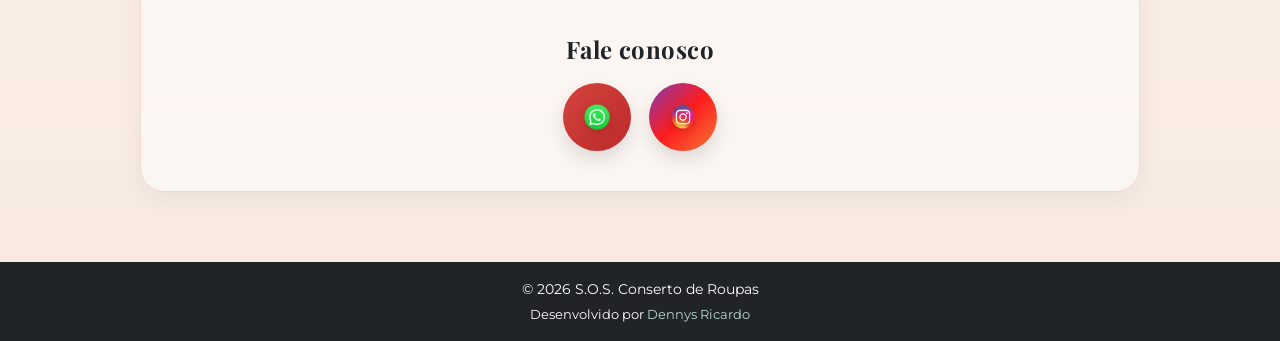
==== commit f956f2c9: "att final" ====
--- a/index.html
+++ b/index.html
@@ -168,6 +168,10 @@
         <p>
             &copy; 2026 S.O.S. Conserto de Roupas
         </p>
+        <p class="footer-credit">
+            Desenvolvido por
+            <a href="https://www.linkedin.com/in/dennys-ricardo-55a051393?utm_source=share_via&amp;utm_content=profile&amp;utm_medium=member_android" target="_blank" rel="noopener noreferrer">Dennys Ricardo</a>
+        </p>
 
     </footer>
 
--- a/style.css
+++ b/style.css
@@ -88,14 +88,18 @@
     align-items: center;
     justify-content: center;
     min-width: 120px;
+    min-height: 44px;
     text-decoration: none;
     color: #202328;
     padding: 10px 18px;
     border-radius: 12px;
+    font-family: inherit;
+    font-size: 0.95rem;
     font-weight: 700;
+    line-height: 1.2;
     background-color: rgba(255, 255, 255, 0.75);
     border: 1px solid rgba(32, 35, 40, 0.08);
-    transition: all 0.2s ease;
+    transition: background-color 0.2s ease, color 0.2s ease, transform 0.2s ease, box-shadow 0.2s ease;
     box-shadow: 0 2px 6px rgba(32, 35, 40, 0.03);
 }
 
@@ -268,16 +272,27 @@
 .card-servico {
     cursor: pointer;
     padding: 24px 20px;
-    background: linear-gradient(180deg, #ffffff 0%, #fff7f4 100%);
-    border: 1px solid #E9CDBD;
+    background: #FFFFFF;
+    border: 1px solid #DCE3E0;
     border-radius: 18px;
-    box-shadow: 0 10px 18px rgba(32, 35, 40, 0.05);
-    transition: transform 0.2s ease, box-shadow 0.2s ease;
+    box-shadow: 0 6px 16px rgba(32, 35, 40, 0.04);
+    transition: transform 0.2s ease, box-shadow 0.2s ease, border-color 0.2s ease;
 }
 
 .card-servico:hover {
     transform: translateY(-4px);
-    box-shadow: 0 14px 24px rgba(32, 35, 40, 0.08);
+    border-color: #CA352E;
+    box-shadow: 0 12px 22px rgba(32, 35, 40, 0.09);
+}
+
+#destaques .card-servico {
+    cursor: default;
+}
+
+#destaques .card-servico:hover {
+    transform: none;
+    border-color: #DCE3E0;
+    box-shadow: 0 6px 16px rgba(32, 35, 40, 0.04);
 }
 
 .icone-servico {
@@ -316,7 +331,7 @@
 .card-servico h3 {
     margin-top: 0;
     margin-bottom: 12px;
-    color: #CA352E;
+    color: #334744;
     font-size: 1.5rem;
 }
 
@@ -424,28 +439,86 @@
     transform: translateY(-1px);
 }
 
+.botao-adicionar-servico {
+    width: auto;
+    margin-top: 10px;
+    padding: 4px 0;
+    background: transparent;
+    color: #2F6F73;
+    font-size: 0.95rem;
+    font-weight: 600;
+    text-align: left;
+}
+
+.botao-adicionar-servico:hover,
+.remover-servico:hover {
+    background: transparent;
+    transform: none;
+    text-decoration: underline;
+    text-underline-offset: 3px;
+}
+
+.servico-adicional {
+    display: grid;
+    grid-template-columns: repeat(2, minmax(0, 1fr));
+    align-items: end;
+    gap: 10px;
+    margin-top: 14px;
+}
+
+.servico-adicional-campo {
+    min-width: 0;
+}
+
+.remover-servico {
+    grid-column: 1 / -1;
+    justify-self: end;
+    width: auto;
+    padding: 10px 0;
+    background: transparent;
+    color: #5B6472;
+    font-size: 0.9rem;
+    font-weight: 600;
+    white-space: nowrap;
+}
+
 
 /* ==============================
    RODAPÉ
    ============================== */
 
 footer {
-    padding: 20px;
+    padding: 16px 20px;
     text-align: center;
     background-color: #202328;
     color: #FFFFFF;
+    font-size: 0.9rem;
+}
+
+footer p {
+    margin: 0;
+}
+
+.footer-credit {
+    margin-top: 3px;
+    font-size: 0.82rem;
+}
+
+footer a {
+    color: #B8D8D3;
+    text-decoration: none;
+}
+
+footer a:hover {
+    color: #FFFFFF;
+    text-decoration: underline;
+    text-underline-offset: 3px;
 }
 
 
 /* ==============================
    RESPONSIVIDADE
    ============================== */
-
-@media (max-width: 900px) {
-    .lista-servicos {
-        grid-template-columns: repeat(2, minmax(0, 1fr));
-    }
-}
 
 @media (max-width: 900px) {
     .lista-servicos {
@@ -469,17 +542,25 @@
     }
 
     nav {
-        flex-direction: column;
-        align-items: center;
-        gap: 10px;
+        display: grid;
+        grid-template-columns: repeat(2, minmax(0, 1fr));
+        max-width: 420px;
+        margin: 0 auto;
+        gap: 8px;
     }
 
     nav a {
-        width: 100%;
-        max-width: 220px;
+        width: auto;
+        min-width: 0;
+        padding: 10px 8px;
+        border-radius: 8px;
     }
 
     .lista-servicos {
+        grid-template-columns: 1fr;
+    }
+
+    .servico-adicional {
         grid-template-columns: 1fr;
     }
 
